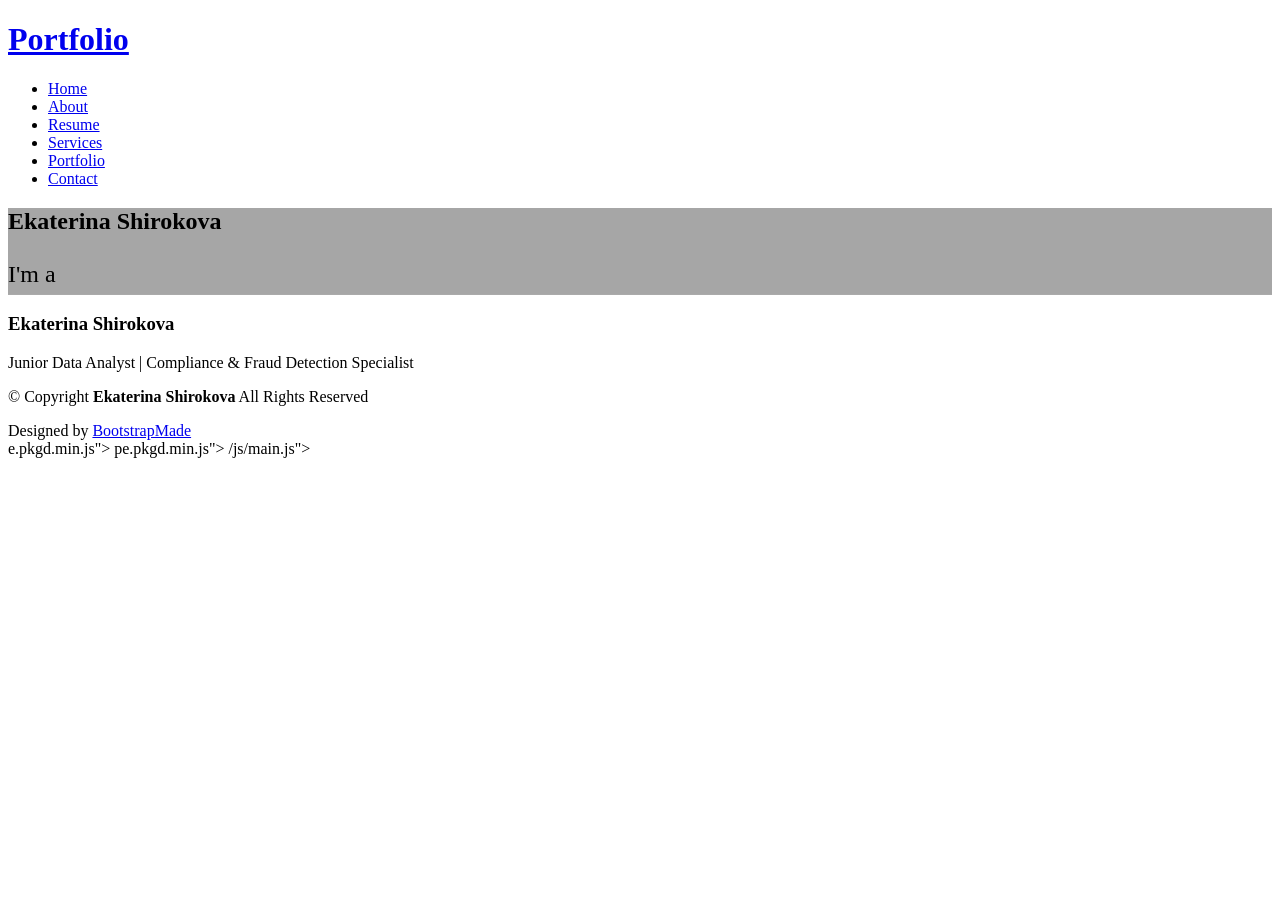
==== index.html @ bcb0d914 "Add files via upload" ====
<!DOCTYPE html>
<html lang="en">

<head>
  <meta charset="utf-8">
  <meta content="width=device-width, initial-scale=1.0" name="viewport">
  <title>Personal - Ekaterina Shirokova</title>
  <meta name="description" content="">
  <meta name="keywords" content="">

  <!-- Favicons -->
  <link href="assets/img/favicon.png" rel="icon">
  <link href="assets/img/apple-touch-icon.png" rel="apple-touch-icon">

  <!-- Fonts -->
  <link href="https://fonts.googleapis.com" rel="preconnect">
  <link href="https://fonts.gstatic.com" rel="preconnect" crossorigin>
  <link href="https://fonts.googleapis.com/css2?family=Roboto:ital,wght@0,100;0,300;0,400;0,500;0,700;0,900;1,100;1,300;1,400;1,500;1,700;1,900&family=Poppins:ital,wght@0,100;0,200;0,300;0,400;0,500;0,600;0,700;0,800;0,900;1,100;1,200;1,300;1,400;1,500;1,600;1,700;1,800;1,900&family=Raleway:ital,wght@0,100;0,200;0,300;0,400;0,500;0,600;0,700;0,800;0,900;1,100;1,200;1,300;1,400;1,500;1,600;1,700;1,800;1,900&display=swap" rel="stylesheet">

  <!-- Vendor CSS Files -->
  <link href="assets/vendor/bootstrap/css/bootstrap.min.css" rel="stylesheet">
  <link href="assets/vendor/bootstrap-icons/bootstrap-icons.css" rel="stylesheet">
  <link href="assets/vendor/aos/aos.css" rel="stylesheet">
  <link href="assets/vendor/swiper/swiper-bundle.min.css" rel="stylesheet">
  <link href="assets/vendor/glightbox/css/glightbox.min.css" rel="stylesheet">

  <!-- Main CSS File -->
  <link href="assets/css/main.css" rel="stylesheet">
</head>

<body class="index-page">

  <header id="header" class="header d-flex align-items-center fixed-top">
    <div class="container-fluid container-xl position-relative d-flex align-items-center justify-content-between">

      <a href="index.html" class="logo d-flex align-items-center">
        <h1 class="sitename">Portfolio</h1>
      </a>

      <nav id="navmenu" class="navmenu">
        <ul>
          <li><a href="index.html" class="active">Home</a></li>
          <li><a href="about.html">About</a></li>
          <li><a href="resume.html">Resume</a></li>
          <li><a href="services.html">Services</a></li>
          <li><a href="portfolio.html">Portfolio</a></li>
          <li><a href="contact.html">Contact</a></li>
        </ul>
        <i class="mobile-nav-toggle d-xl-none bi bi-list"></i>
      </nav>

    </div>
  </header>

  <main class="main">

    <!-- Hero Section -->
    <section id="hero" class="hero section dark-background" style="background: linear-gradient(rgba(0, 0, 0, 0.35), rgba(0, 0, 0, 0.35)), url('assets/img/hero-bg.jpg') no-repeat; background-size: cover; background-position: center left;">

      <div class="container" data-aos="fade-up" data-aos-delay="100">
        <div class="row">
          <div class="offset-lg-7 col-lg-5 text-start" style="position: relative; z-index: 2;">
            <h2>Ekaterina Shirokova</h2>

            <div style="font-size: 1.5rem; margin-bottom: 15px; height: 2.5rem; display: flex; align-items: center; overflow: hidden;">
              <span style="margin-right: 8px; white-space: nowrap;">I'm a</span>
              <span class="typed" data-typed-items="Data Analyst, Compliance Analyst, Operations Analyst" style="color: var(--accent-color); font-weight: 600; display: inline-block;"></span>
            </div>

            <div class="social-links mt-3">
              <a href="https://github.com/EkaterinaS11/bellabeat-fitness-analysis/tree/main" target="_blank"><i class="bi bi-github"></i></a>
              <a href="https://www.linkedin.com/in/ekaterina-shirokova-11591b411/" target="_blank"><i class="bi bi-linkedin"></i></a>
            </div>
          </div>
        </div>
      </div>

    </section><!-- /Hero Section -->

  </main>

  <footer id="footer" class="footer dark-background">
    <div class="container">
      <h3>Ekaterina Shirokova</h3>
      <p>Junior Data Analyst | Compliance & Fraud Detection Specialist</p>
      <div class="social-links d-flex justify-content-center">
        <a href="https://www.linkedin.com/in/ekaterina-shirokova-11591b411/" target="_blank"><i class="bi bi-linkedin"></i></a>
        <a href="https://github.com/EkaterinaS11/bellabeat-fitness-analysis/tree/main" target="_blank"><i class="bi bi-github"></i></a>
      </div>
      <div class="container copyright text-center mt-4">
        <p>&copy; <span>Copyright</span> <strong class="px-1 sitename">Ekaterina Shirokova</strong> <span>All Rights Reserved</span></p>
        <div class="credits">
          Designed by <a href="https://bootstrapmade.com/">BootstrapMade</a>
        </div>
      </div>
    </div>
  </footer>

  <!-- Scroll Top -->
  <a href="#" id="scroll-top" class="scroll-top d-flex align-items-center justify-content-center"><i class="bi bi-arrow-up-short"></i></a>

  <!-- Preloader -->
  <div id="preloader"></div>

  <!-- Vendor JS Files -->
  <script src="assets/vendor/bootstrap/js/bootstrap.bundle.min.js"></script>
  <script src="assets/vendor/php-email-form/validate.js"></script>
  <script src="assets/vendor/aos/aos.js"></script>
  <script src="assets/vendor/typed.js/typed.umd.js"></script>
  <script src="assets/vendor/purecounter/purecounter_vanilla.js"></script>
  <script src="assets/vendor/waypoints/noframework.waypoints.js"></script>
  <script src="assets/vendor/swiper/swiper-bundle.min.js"></script>
  <script src="assets/vendor/glightbox/js/glightbox.min.js"></script>
  <script src="assets/vendor/imagesloaded/imagesloaded.pkgd.min.js"></script>
  <script src="assets/vendor/isotope-layout/isotope.pkgd.min.js"></script>

  <!-- Main JS File -->
  <script src="assets/js/main.js"></script>

</body>
</html>  <div class="offset-lg-7 col-lg-5 text-start" style="positioipt>

</body>

</html>p>ope.pkgd.min.js"></script>

  <!-- Main JS File -->
  <script src="assets/js/main.js"></script>

</body>

</html>e.pkgd.min.js"></script>

  <!-- Main JS File -->
  <script src="assets/js/main.js"></script>

</body>

</html>pe.pkgd.min.js"></script>

  <!-- Main JS File -->
  <script src="assets/js/main.js"></script>

</body>

</html>/js/main.js"></script>

</body>

</html>
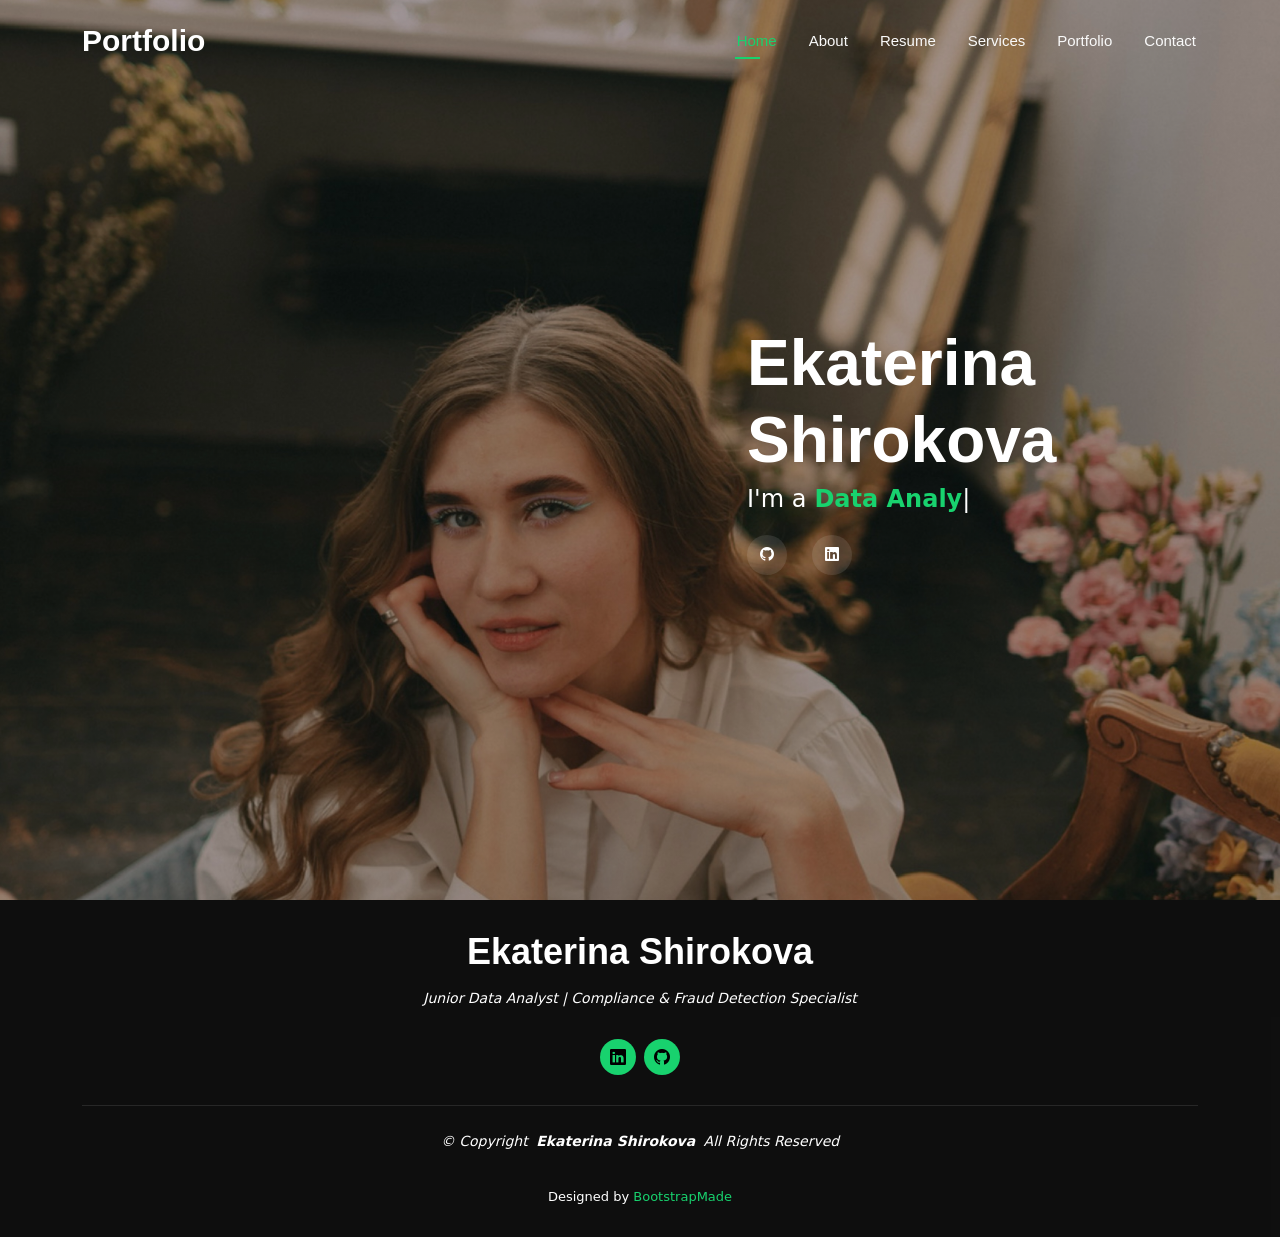
==== commit a8c2d573: "Update index.html" ====
--- a/index.html
+++ b/index.html
@@ -1,150 +1,121 @@
-<!DOCTYPE html>
-<html lang="en">
-
-<head>
-  <meta charset="utf-8">
-  <meta content="width=device-width, initial-scale=1.0" name="viewport">
-  <title>Personal - Ekaterina Shirokova</title>
-  <meta name="description" content="">
-  <meta name="keywords" content="">
-
-  <!-- Favicons -->
-  <link href="assets/img/favicon.png" rel="icon">
-  <link href="assets/img/apple-touch-icon.png" rel="apple-touch-icon">
-
-  <!-- Fonts -->
-  <link href="https://fonts.googleapis.com" rel="preconnect">
-  <link href="https://fonts.gstatic.com" rel="preconnect" crossorigin>
-  <link href="https://fonts.googleapis.com/css2?family=Roboto:ital,wght@0,100;0,300;0,400;0,500;0,700;0,900;1,100;1,300;1,400;1,500;1,700;1,900&family=Poppins:ital,wght@0,100;0,200;0,300;0,400;0,500;0,600;0,700;0,800;0,900;1,100;1,200;1,300;1,400;1,500;1,600;1,700;1,800;1,900&family=Raleway:ital,wght@0,100;0,200;0,300;0,400;0,500;0,600;0,700;0,800;0,900;1,100;1,200;1,300;1,400;1,500;1,600;1,700;1,800;1,900&display=swap" rel="stylesheet">
-
-  <!-- Vendor CSS Files -->
-  <link href="assets/vendor/bootstrap/css/bootstrap.min.css" rel="stylesheet">
-  <link href="assets/vendor/bootstrap-icons/bootstrap-icons.css" rel="stylesheet">
-  <link href="assets/vendor/aos/aos.css" rel="stylesheet">
-  <link href="assets/vendor/swiper/swiper-bundle.min.css" rel="stylesheet">
-  <link href="assets/vendor/glightbox/css/glightbox.min.css" rel="stylesheet">
-
-  <!-- Main CSS File -->
-  <link href="assets/css/main.css" rel="stylesheet">
-</head>
-
-<body class="index-page">
-
-  <header id="header" class="header d-flex align-items-center fixed-top">
-    <div class="container-fluid container-xl position-relative d-flex align-items-center justify-content-between">
-
-      <a href="index.html" class="logo d-flex align-items-center">
-        <h1 class="sitename">Portfolio</h1>
-      </a>
-
-      <nav id="navmenu" class="navmenu">
-        <ul>
-          <li><a href="index.html" class="active">Home</a></li>
-          <li><a href="about.html">About</a></li>
-          <li><a href="resume.html">Resume</a></li>
-          <li><a href="services.html">Services</a></li>
-          <li><a href="portfolio.html">Portfolio</a></li>
-          <li><a href="contact.html">Contact</a></li>
-        </ul>
-        <i class="mobile-nav-toggle d-xl-none bi bi-list"></i>
-      </nav>
-
-    </div>
-  </header>
-
-  <main class="main">
-
-    <!-- Hero Section -->
-    <section id="hero" class="hero section dark-background" style="background: linear-gradient(rgba(0, 0, 0, 0.35), rgba(0, 0, 0, 0.35)), url('assets/img/hero-bg.jpg') no-repeat; background-size: cover; background-position: center left;">
-
-      <div class="container" data-aos="fade-up" data-aos-delay="100">
-        <div class="row">
-          <div class="offset-lg-7 col-lg-5 text-start" style="position: relative; z-index: 2;">
-            <h2>Ekaterina Shirokova</h2>
-
-            <div style="font-size: 1.5rem; margin-bottom: 15px; height: 2.5rem; display: flex; align-items: center; overflow: hidden;">
-              <span style="margin-right: 8px; white-space: nowrap;">I'm a</span>
-              <span class="typed" data-typed-items="Data Analyst, Compliance Analyst, Operations Analyst" style="color: var(--accent-color); font-weight: 600; display: inline-block;"></span>
-            </div>
-
-            <div class="social-links mt-3">
-              <a href="https://github.com/EkaterinaS11/bellabeat-fitness-analysis/tree/main" target="_blank"><i class="bi bi-github"></i></a>
-              <a href="https://www.linkedin.com/in/ekaterina-shirokova-11591b411/" target="_blank"><i class="bi bi-linkedin"></i></a>
-            </div>
-          </div>
-        </div>
-      </div>
-
-    </section><!-- /Hero Section -->
-
-  </main>
-
-  <footer id="footer" class="footer dark-background">
-    <div class="container">
-      <h3>Ekaterina Shirokova</h3>
-      <p>Junior Data Analyst | Compliance & Fraud Detection Specialist</p>
-      <div class="social-links d-flex justify-content-center">
-        <a href="https://www.linkedin.com/in/ekaterina-shirokova-11591b411/" target="_blank"><i class="bi bi-linkedin"></i></a>
-        <a href="https://github.com/EkaterinaS11/bellabeat-fitness-analysis/tree/main" target="_blank"><i class="bi bi-github"></i></a>
-      </div>
-      <div class="container copyright text-center mt-4">
-        <p>&copy; <span>Copyright</span> <strong class="px-1 sitename">Ekaterina Shirokova</strong> <span>All Rights Reserved</span></p>
-        <div class="credits">
-          Designed by <a href="https://bootstrapmade.com/">BootstrapMade</a>
-        </div>
-      </div>
-    </div>
-  </footer>
-
-  <!-- Scroll Top -->
-  <a href="#" id="scroll-top" class="scroll-top d-flex align-items-center justify-content-center"><i class="bi bi-arrow-up-short"></i></a>
-
-  <!-- Preloader -->
-  <div id="preloader"></div>
-
-  <!-- Vendor JS Files -->
-  <script src="assets/vendor/bootstrap/js/bootstrap.bundle.min.js"></script>
-  <script src="assets/vendor/php-email-form/validate.js"></script>
-  <script src="assets/vendor/aos/aos.js"></script>
-  <script src="assets/vendor/typed.js/typed.umd.js"></script>
-  <script src="assets/vendor/purecounter/purecounter_vanilla.js"></script>
-  <script src="assets/vendor/waypoints/noframework.waypoints.js"></script>
-  <script src="assets/vendor/swiper/swiper-bundle.min.js"></script>
-  <script src="assets/vendor/glightbox/js/glightbox.min.js"></script>
-  <script src="assets/vendor/imagesloaded/imagesloaded.pkgd.min.js"></script>
-  <script src="assets/vendor/isotope-layout/isotope.pkgd.min.js"></script>
-
-  <!-- Main JS File -->
-  <script src="assets/js/main.js"></script>
-
-</body>
-</html>  <div class="offset-lg-7 col-lg-5 text-start" style="positioipt>
-
-</body>
-
-</html>p>ope.pkgd.min.js"></script>
+<!DOCTYPE html>
+<html lang="en">
+
+<head>
+  <meta charset="utf-8">
+  <meta content="width=device-width, initial-scale=1.0" name="viewport">
+  <title>Personal - Ekaterina Shirokova</title>
+  <meta name="description" content="">
+  <meta name="keywords" content="">
+
+  <!-- Favicons -->
+  <link href="assets/img/favicon.png" rel="icon">
+  <link href="assets/img/apple-touch-icon.png" rel="apple-touch-icon">
+
+  <!-- Fonts -->
+  <link href="https://fonts.googleapis.com" rel="preconnect">
+  <link href="https://fonts.gstatic.com" rel="preconnect" crossorigin>
+  <link href="https://fonts.googleapis.com/css2?family=Roboto:ital,wght@0,100;0,300;0,400;0,500;0,700;0,900;1,100;1,300;1,400;1,500;1,700;1,900&family=Poppins:ital,wght@0,100;0,200;0,300;0,400;0,500;0,600;0,700;0,800;0,900;1,100;1,200;1,300;1,400;1,500;1,600;1,700;1,800;1,900&family=Raleway:ital,wght@0,100;0,200;0,300;0,400;0,500;0,600;0,700;0,800;0,900;1,100;1,200;1,300;1,400;1,500;1,600;1,700;1,800;1,900&display=swap" rel="stylesheet">
+
+  <!-- Vendor CSS Files -->
+  <link href="assets/vendor/bootstrap/css/bootstrap.min.css" rel="stylesheet">
+  <link href="assets/vendor/bootstrap-icons/bootstrap-icons.css" rel="stylesheet">
+  <link href="assets/vendor/aos/aos.css" rel="stylesheet">
+  <link href="assets/vendor/swiper/swiper-bundle.min.css" rel="stylesheet">
+  <link href="assets/vendor/glightbox/css/glightbox.min.css" rel="stylesheet">
+
+  <!-- Main CSS File -->
+  <link href="assets/css/main.css" rel="stylesheet">
+</head>
+
+<body class="index-page">
+
+  <header id="header" class="header d-flex align-items-center fixed-top">
+    <div class="container-fluid container-xl position-relative d-flex align-items-center justify-content-between">
+
+      <a href="index.html" class="logo d-flex align-items-center">
+        <h1 class="sitename">Portfolio</h1>
+      </a>
+
+      <nav id="navmenu" class="navmenu">
+        <ul>
+          <li><a href="index.html" class="active">Home</a></li>
+          <li><a href="about.html">About</a></li>
+          <li><a href="resume.html">Resume</a></li>
+          <li><a href="services.html">Services</a></li>
+          <li><a href="portfolio.html">Portfolio</a></li>
+          <li><a href="contact.html">Contact</a></li>
+        </ul>
+        <i class="mobile-nav-toggle d-xl-none bi bi-list"></i>
+      </nav>
+
+    </div>
+  </header>
+
+  <main class="main">
+
+    <!-- Hero Section -->
+    <section id="hero" class="hero section dark-background" style="background: linear-gradient(rgba(0, 0, 0, 0.35), rgba(0, 0, 0, 0.35)), url('assets/img/hero-bg.jpg') no-repeat; background-size: cover; background-position: center left;">
+
+      <div class="container" data-aos="fade-up" data-aos-delay="100">
+        <div class="row">
+          <div class="offset-lg-7 col-lg-5 text-start" style="position: relative; z-index: 2;">
+            <h2>Ekaterina Shirokova</h2>
+
+            <div style="font-size: 1.5rem; margin-bottom: 15px; height: 2.5rem; display: flex; align-items: center; overflow: hidden;">
+              <span style="margin-right: 8px; white-space: nowrap;">I'm a</span>
+              <span class="typed" data-typed-items="Data Analyst, Compliance Analyst, Operations Analyst" style="color: var(--accent-color); font-weight: 600; display: inline-block;"></span>
+            </div>
+
+            <div class="social-links mt-3">
+              <a href="https://github.com/EkaterinaS11/bellabeat-fitness-analysis/tree/main" target="_blank"><i class="bi bi-github"></i></a>
+              <a href="https://www.linkedin.com/in/ekaterina-shirokova-11591b411/" target="_blank"><i class="bi bi-linkedin"></i></a>
+            </div>
+          </div>
+        </div>
+      </div>
+
+    </section><!-- /Hero Section -->
+
+  </main>
+
+  <footer id="footer" class="footer dark-background">
+    <div class="container">
+      <h3>Ekaterina Shirokova</h3>
+      <p>Junior Data Analyst | Compliance & Fraud Detection Specialist</p>
+      <div class="social-links d-flex justify-content-center">
+        <a href="https://www.linkedin.com/in/ekaterina-shirokova-11591b411/" target="_blank"><i class="bi bi-linkedin"></i></a>
+        <a href="https://github.com/EkaterinaS11/bellabeat-fitness-analysis/tree/main" target="_blank"><i class="bi bi-github"></i></a>
+      </div>
+      <div class="container copyright text-center mt-4">
+        <p>&copy; <span>Copyright</span> <strong class="px-1 sitename">Ekaterina Shirokova</strong> <span>All Rights Reserved</span></p>
+        <div class="credits">
+          Designed by <a href="https://bootstrapmade.com/">BootstrapMade</a>
+        </div>
+      </div>
+    </div>
+  </footer>
+
+  <!-- Scroll Top -->
+  <a href="#" id="scroll-top" class="scroll-top d-flex align-items-center justify-content-center"><i class="bi bi-arrow-up-short"></i></a>
+
+  <!-- Preloader -->
+  <div id="preloader"></div>
+
+  <!-- Vendor JS Files -->
+  <script src="assets/vendor/bootstrap/js/bootstrap.bundle.min.js"></script>
+  <script src="assets/vendor/php-email-form/validate.js"></script>
+  <script src="assets/vendor/aos/aos.js"></script>
+  <script src="assets/vendor/typed.js/typed.umd.js"></script>
+  <script src="assets/vendor/purecounter/purecounter_vanilla.js"></script>
+  <script src="assets/vendor/waypoints/noframework.waypoints.js"></script>
+  <script src="assets/vendor/swiper/swiper-bundle.min.js"></script>
+  <script src="assets/vendor/glightbox/js/glightbox.min.js"></script>
+  <script src="assets/vendor/imagesloaded/imagesloaded.pkgd.min.js"></script>
+  <script src="assets/vendor/isotope-layout/isotope.pkgd.min.js"></script>
 
   <!-- Main JS File -->
   <script src="assets/js/main.js"></script>
 
 </body>
-
-</html>e.pkgd.min.js"></script>
-
-  <!-- Main JS File -->
-  <script src="assets/js/main.js"></script>
-
-</body>
-
-</html>pe.pkgd.min.js"></script>
-
-  <!-- Main JS File -->
-  <script src="assets/js/main.js"></script>
-
-</body>
-
-</html>/js/main.js"></script>
-
-</body>
-
 </html>
--- a/assets/css/main.css
+++ b/assets/css/main.css
@@ -0,0 +1,1477 @@
+/**
+* Template Name: Personal
+* Template URL: https://bootstrapmade.com/personal-free-resume-bootstrap-template/
+* Updated: Mar 05 2025 with Bootstrap v5.3.3
+* Author: BootstrapMade.com
+* License: https://bootstrapmade.com/license/
+*/
+
+/*--------------------------------------------------------------
+# Font & Color Variables
+# Help: https://bootstrapmade.com/color-system/
+--------------------------------------------------------------*/
+/* Fonts */
+:root {
+  --default-font: "Roboto",  system-ui, -apple-system, "Segoe UI", Roboto, "Helvetica Neue", Arial, "Noto Sans", "Liberation Sans", sans-serif, "Apple Color Emoji", "Segoe UI Emoji", "Segoe UI Symbol", "Noto Color Emoji";
+  --heading-font: "Raleway",  sans-serif;
+  --nav-font: "Poppins",  sans-serif;
+}
+
+/* Global Colors - The following color variables are used throughout the website. Updating them here will change the color scheme of the entire website */
+:root { 
+  --background-color: #000000; /* Background color for the entire website, including individual sections */
+  --default-color: #fafafa; /* Default color used for the majority of the text content across the entire website */
+  --heading-color: #ffffff; /* Color for headings, subheadings and title throughout the website */
+  --accent-color: #18d26e; /* Accent color that represents your brand on the website. It's used for buttons, links, and other elements that need to stand out */
+  --surface-color: #1a1a1a; /* The surface color is used as a background of boxed elements within sections, such as cards, icon boxes, or other elements that require a visual separation from the global background. */
+  --contrast-color: #000000; /* Contrast color for text, ensuring readability against backgrounds of accent, heading, or default colors. */
+}
+
+/* Nav Menu Colors - The following color variables are used specifically for the navigation menu. They are separate from the global colors to allow for more customization options */
+:root {
+  --nav-color: #fafafa;  /* The default color of the main navmenu links */
+  --nav-hover-color: #18d26e; /* Applied to main navmenu links when they are hovered over or active */
+  --nav-mobile-background-color: #1a1a1a; /* Used as the background color for mobile navigation menu */
+  --nav-dropdown-background-color: #1a1a1a; /* Used as the background color for dropdown items that appear when hovering over primary navigation items */
+  --nav-dropdown-color: #fafafa; /* Used for navigation links of the dropdown items in the navigation menu. */
+  --nav-dropdown-hover-color: #18d26e; /* Similar to --nav-hover-color, this color is applied to dropdown navigation links when they are hovered over. */
+}
+
+/* Color Presets - These classes override global colors when applied to any section or element, providing reuse of the sam color scheme. */
+
+.light-background {
+  --background-color: #1a1a1a;
+  --surface-color: #343434;
+}
+
+.dark-background {
+  --background-color: rgba(15, 15, 15, 0.975);
+  --default-color: #ffffff;
+  --heading-color: #ffffff;
+  --surface-color: #292929f9;
+  --contrast-color: #000000;
+}
+
+/* Smooth scroll */
+:root {
+  scroll-behavior: smooth;
+}
+
+/*--------------------------------------------------------------
+# General Styling & Shared Classes
+--------------------------------------------------------------*/
+body {
+  color: var(--default-color);
+  background-color: var(--background-color);
+  font-family: var(--default-font);
+}
+
+a {
+  color: var(--accent-color);
+  text-decoration: none;
+  transition: 0.3s;
+}
+
+a:hover {
+  color: color-mix(in srgb, var(--accent-color), transparent 25%);
+  text-decoration: none;
+}
+
+h1,
+h2,
+h3,
+h4,
+h5,
+h6 {
+  color: var(--heading-color);
+  font-family: var(--heading-font);
+}
+
+/* PHP Email Form Messages
+------------------------------*/
+.php-email-form .error-message {
+  display: none;
+  background: #df1529;
+  color: #ffffff;
+  text-align: left;
+  padding: 15px;
+  margin-bottom: 24px;
+  font-weight: 600;
+}
+
+.php-email-form .sent-message {
+  display: none;
+  color: #ffffff;
+  background: #059652;
+  text-align: center;
+  padding: 15px;
+  margin-bottom: 24px;
+  font-weight: 600;
+}
+
+.php-email-form .loading {
+  display: none;
+  background: var(--surface-color);
+  text-align: center;
+  padding: 15px;
+  margin-bottom: 24px;
+}
+
+.php-email-form .loading:before {
+  content: "";
+  display: inline-block;
+  border-radius: 50%;
+  width: 24px;
+  height: 24px;
+  margin: 0 10px -6px 0;
+  border: 3px solid var(--accent-color);
+  border-top-color: var(--surface-color);
+  animation: php-email-form-loading 1s linear infinite;
+}
+
+@keyframes php-email-form-loading {
+  0% {
+    transform: rotate(0deg);
+  }
+
+  100% {
+    transform: rotate(360deg);
+  }
+}
+
+/*--------------------------------------------------------------
+# Global Header
+--------------------------------------------------------------*/
+.header {
+  --background-color: rgba(0, 0, 0, 0);
+  color: var(--default-color);
+  background-color: var(--background-color);
+  padding: 15px 0;
+  transition: all 0.5s;
+  z-index: 997;
+}
+
+.header .logo {
+  line-height: 1;
+}
+
+.header .logo img {
+  max-height: 32px;
+  margin-right: 8px;
+}
+
+.header .logo h1 {
+  font-size: 30px;
+  margin: 0;
+  font-weight: 700;
+  color: var(--heading-color);
+}
+
+.scrolled .header {
+  box-shadow: 0px 0 18px rgba(0, 0, 0, 0.1);
+}
+
+/* Global Header on Scroll
+------------------------------*/
+.scrolled .header {
+  --background-color: rgba(0, 0, 0, 0.8);
+}
+
+/*--------------------------------------------------------------
+# Navigation Menu
+--------------------------------------------------------------*/
+/* Desktop Navigation */
+@media (min-width: 1200px) {
+  .navmenu {
+    padding: 0;
+  }
+
+  .navmenu ul {
+    margin: 0;
+    padding: 0;
+    display: flex;
+    list-style: none;
+    align-items: center;
+  }
+
+  .navmenu li {
+    position: relative;
+  }
+
+  .navmenu>ul>li {
+    white-space: nowrap;
+    padding: 15px 14px;
+  }
+
+  .navmenu>ul>li:last-child {
+    padding-right: 0;
+  }
+
+  .navmenu a,
+  .navmenu a:focus {
+    color: var(--nav-color);
+    font-size: 15px;
+    padding: 0 2px;
+    font-family: var(--nav-font);
+    font-weight: 400;
+    display: flex;
+    align-items: center;
+    justify-content: space-between;
+    white-space: nowrap;
+    transition: 0.3s;
+    position: relative;
+  }
+
+  .navmenu a i,
+  .navmenu a:focus i {
+    font-size: 12px;
+    line-height: 0;
+    margin-left: 5px;
+    transition: 0.3s;
+  }
+
+  .navmenu>ul>li>a:before {
+    content: "";
+    position: absolute;
+    height: 2px;
+    bottom: -6px;
+    left: 0;
+    background-color: var(--nav-hover-color);
+    visibility: hidden;
+    width: 0px;
+    transition: all 0.3s ease-in-out 0s;
+  }
+
+  .navmenu a:hover:before,
+  .navmenu li:hover>a:before,
+  .navmenu .active:before {
+    visibility: visible;
+    width: 25px;
+  }
+
+  .navmenu li:hover>a,
+  .navmenu .active,
+  .navmenu .active:focus {
+    color: var(--nav-hover-color);
+  }
+
+  .navmenu .dropdown ul {
+    margin: 0;
+    padding: 10px 0;
+    background: var(--nav-dropdown-background-color);
+    display: block;
+    position: absolute;
+    visibility: hidden;
+    left: 14px;
+    top: 130%;
+    opacity: 0;
+    transition: 0.3s;
+    border-radius: 4px;
+    z-index: 99;
+    box-shadow: 0px 0px 30px rgba(0, 0, 0, 0.1);
+  }
+
+  .navmenu .dropdown ul li {
+    min-width: 200px;
+  }
+
+  .navmenu .dropdown ul a {
+    padding: 10px 20px;
+    font-size: 15px;
+    text-transform: none;
+    color: var(--nav-dropdown-color);
+  }
+
+  .navmenu .dropdown ul a i {
+    font-size: 12px;
+  }
+
+  .navmenu .dropdown ul a:hover,
+  .navmenu .dropdown ul .active:hover,
+  .navmenu .dropdown ul li:hover>a {
+    color: var(--nav-dropdown-hover-color);
+  }
+
+  .navmenu .dropdown:hover>ul {
+    opacity: 1;
+    top: 100%;
+    visibility: visible;
+  }
+
+  .navmenu .dropdown .dropdown ul {
+    top: 0;
+    left: -90%;
+    visibility: hidden;
+  }
+
+  .navmenu .dropdown .dropdown:hover>ul {
+    opacity: 1;
+    top: 0;
+    left: -100%;
+    visibility: visible;
+  }
+}
+
+/* Mobile Navigation */
+@media (max-width: 1199px) {
+  .mobile-nav-toggle {
+    color: var(--nav-color);
+    font-size: 28px;
+    line-height: 0;
+    margin-right: 10px;
+    cursor: pointer;
+    transition: color 0.3s;
+  }
+
+  .navmenu {
+    padding: 0;
+    z-index: 9997;
+  }
+
+  .navmenu ul {
+    display: none;
+    list-style: none;
+    position: absolute;
+    inset: 60px 20px 20px 20px;
+    padding: 10px 0;
+    margin: 0;
+    border-radius: 6px;
+    background-color: var(--nav-mobile-background-color);
+    border: 1px solid color-mix(in srgb, var(--default-color), transparent 90%);
+    box-shadow: none;
+    overflow-y: auto;
+    transition: 0.3s;
+    z-index: 9998;
+  }
+
+  .navmenu a,
+  .navmenu a:focus {
+    color: var(--nav-dropdown-color);
+    padding: 10px 20px;
+    font-family: var(--nav-font);
+    font-size: 17px;
+    font-weight: 500;
+    display: flex;
+    align-items: center;
+    justify-content: space-between;
+    white-space: nowrap;
+    transition: 0.3s;
+  }
+
+  .navmenu a i,
+  .navmenu a:focus i {
+    font-size: 12px;
+    line-height: 0;
+    margin-left: 5px;
+    width: 30px;
+    height: 30px;
+    display: flex;
+    align-items: center;
+    justify-content: center;
+    border-radius: 50%;
+    transition: 0.3s;
+    background-color: color-mix(in srgb, var(--accent-color), transparent 90%);
+  }
+
+  .navmenu a i:hover,
+  .navmenu a:focus i:hover {
+    background-color: var(--accent-color);
+    color: var(--contrast-color);
+  }
+
+  .navmenu a:hover,
+  .navmenu .active,
+  .navmenu .active:focus {
+    color: var(--nav-dropdown-hover-color);
+  }
+
+  .navmenu .active i,
+  .navmenu .active:focus i {
+    background-color: var(--accent-color);
+    color: var(--contrast-color);
+    transform: rotate(180deg);
+  }
+
+  .navmenu .dropdown ul {
+    position: static;
+    display: none;
+    z-index: 99;
+    padding: 10px 0;
+    margin: 10px 20px;
+    background-color: var(--nav-dropdown-background-color);
+    transition: all 0.5s ease-in-out;
+  }
+
+  .navmenu .dropdown ul ul {
+    background-color: rgba(33, 37, 41, 0.1);
+  }
+
+  .navmenu .dropdown>.dropdown-active {
+    display: block;
+    background-color: rgba(33, 37, 41, 0.03);
+  }
+
+  .mobile-nav-active {
+    overflow: hidden;
+  }
+
+  .mobile-nav-active .mobile-nav-toggle {
+    color: #fff;
+    position: absolute;
+    font-size: 32px;
+    top: 15px;
+    right: 15px;
+    margin-right: 0;
+    z-index: 9999;
+  }
+
+  .mobile-nav-active .navmenu {
+    position: fixed;
+    overflow: hidden;
+    inset: 0;
+    background: rgba(33, 37, 41, 0.8);
+    transition: 0.3s;
+  }
+
+  .mobile-nav-active .navmenu>ul {
+    display: block;
+  }
+}
+
+/*--------------------------------------------------------------
+# Global Footer
+--------------------------------------------------------------*/
+.footer {
+  color: var(--default-color);
+  background-color: var(--background-color);
+  font-size: 14px;
+  text-align: center;
+  padding: 30px 0;
+  position: relative;
+}
+
+.footer h3 {
+  font-size: 36px;
+  font-weight: 700;
+  position: relative;
+  padding: 0;
+  margin: 0 0 15px 0;
+}
+
+.footer p {
+  font-size: 15;
+  font-style: italic;
+  padding: 0;
+  margin: 0 0 30px 0;
+}
+
+.footer .social-links {
+  margin: 0 0 30px 0;
+}
+
+.footer .social-links a {
+  font-size: 16px;
+  display: flex;
+  align-items: center;
+  justify-content: center;
+  background: var(--accent-color);
+  color: var(--contrast-color);
+  line-height: 1;
+  margin: 0 4px;
+  border-radius: 50%;
+  text-align: center;
+  width: 36px;
+  height: 36px;
+  transition: 0.3s;
+}
+
+.footer .social-links a:hover {
+  background: color-mix(in srgb, var(--accent-color), transparent 20%);
+  text-decoration: none;
+}
+
+.footer .copyright {
+  padding-top: 25px;
+  border-top: 1px solid color-mix(in srgb, var(--default-color), transparent 90%);
+}
+
+.footer .credits {
+  font-size: 13px;
+  padding-top: 5px;
+}
+
+/*--------------------------------------------------------------
+# Preloader
+--------------------------------------------------------------*/
+#preloader {
+  position: fixed;
+  inset: 0;
+  z-index: 999999;
+  overflow: hidden;
+  background: var(--background-color);
+  transition: all 0.6s ease-out;
+}
+
+#preloader:before {
+  content: "";
+  position: fixed;
+  top: calc(50% - 30px);
+  left: calc(50% - 30px);
+  border: 6px solid #ffffff;
+  border-color: var(--accent-color) transparent var(--accent-color) transparent;
+  border-radius: 50%;
+  width: 60px;
+  height: 60px;
+  animation: animate-preloader 1.5s linear infinite;
+}
+
+@keyframes animate-preloader {
+  0% {
+    transform: rotate(0deg);
+  }
+
+  100% {
+    transform: rotate(360deg);
+  }
+}
+
+/*--------------------------------------------------------------
+# Scroll Top Button
+--------------------------------------------------------------*/
+.scroll-top {
+  position: fixed;
+  visibility: hidden;
+  opacity: 0;
+  right: 15px;
+  bottom: -15px;
+  z-index: 99999;
+  background-color: var(--accent-color);
+  width: 44px;
+  height: 44px;
+  border-radius: 50px;
+  transition: all 0.4s;
+}
+
+.scroll-top i {
+  font-size: 24px;
+  color: var(--contrast-color);
+  line-height: 0;
+}
+
+.scroll-top:hover {
+  background-color: color-mix(in srgb, var(--accent-color), transparent 20%);
+  color: var(--contrast-color);
+}
+
+.scroll-top.active {
+  visibility: visible;
+  opacity: 1;
+  bottom: 15px;
+}
+
+/*--------------------------------------------------------------
+# Disable aos animation delay on mobile devices
+--------------------------------------------------------------*/
+@media screen and (max-width: 768px) {
+  [data-aos-delay] {
+    transition-delay: 0 !important;
+  }
+}
+
+/*--------------------------------------------------------------
+# Global Page Titles & Breadcrumbs
+--------------------------------------------------------------*/
+.page-title {
+  color: var(--default-color);
+  background-color: var(--background-color);
+  position: relative;
+}
+
+.page-title .heading {
+  padding: 160px 0 80px 0;
+  border-top: 1px solid color-mix(in srgb, var(--default-color), transparent 90%);
+}
+
+.page-title .heading h1 {
+  font-size: 38px;
+  font-weight: 700;
+}
+
+.page-title nav {
+  background-color: color-mix(in srgb, var(--default-color), transparent 90%);
+  padding: 20px 0;
+}
+
+.page-title nav ol {
+  display: flex;
+  flex-wrap: wrap;
+  list-style: none;
+  margin: 0;
+  font-size: 16px;
+  font-weight: 600;
+}
+
+.page-title nav ol li+li {
+  padding-left: 10px;
+}
+
+.page-title nav ol li+li::before {
+  content: "/";
+  display: inline-block;
+  padding-right: 10px;
+  color: color-mix(in srgb, var(--default-color), transparent 70%);
+}
+
+/*--------------------------------------------------------------
+# Global Sections
+--------------------------------------------------------------*/
+section,
+.section {
+  color: var(--default-color);
+  background-color: var(--background-color);
+  padding: 60px 0;
+  scroll-margin-top: 100px;
+  overflow: clip;
+}
+
+@media (max-width: 1199px) {
+
+  section,
+  .section {
+    scroll-margin-top: 66px;
+  }
+}
+
+/*--------------------------------------------------------------
+# Global Section Titles
+--------------------------------------------------------------*/
+.section-title {
+  padding-bottom: 60px;
+  position: relative;
+}
+
+.section-title h2 {
+  font-size: 14px;
+  font-weight: 500;
+  padding: 0;
+  line-height: 1px;
+  margin: 0;
+  letter-spacing: 1.5px;
+  text-transform: uppercase;
+  color: color-mix(in srgb, var(--default-color), transparent 50%);
+  position: relative;
+}
+
+.section-title h2::after {
+  content: "";
+  width: 120px;
+  height: 1px;
+  display: inline-block;
+  background: var(--accent-color);
+  margin: 4px 10px;
+}
+
+.section-title div {
+  color: var(--heading-color);
+  margin: 0;
+  margin: 0;
+  font-size: 28px;
+  font-weight: 700;
+  text-transform: uppercase;
+  font-family: var(--heading-font);
+}
+
+/*--------------------------------------------------------------
+# Hero Section
+--------------------------------------------------------------*/
+.hero {
+  width: 100%;
+  min-height: 100vh;
+  position: relative;
+  padding: 80px 0;
+  display: flex;
+  align-items: center;
+  justify-content: center;
+  background-color: #0d1117; /* GitHub-style dark graphite background color */
+}
+
+.hero img {
+  position: absolute;
+  inset: 0;
+  display: block;
+  width: 100%;
+  height: 100%;
+  object-fit: cover;
+  z-index: 1;
+}
+
+.hero .container {
+  position: relative;
+  z-index: 3;
+}
+
+.hero h2 {
+  margin: 0;
+  font-size: 64px;
+  font-weight: 700;
+}
+
+.hero p {
+  margin: 5px 0 0 0;
+  font-size: 26px;
+}
+
+.hero p span {
+  letter-spacing: 1px;
+  border-bottom: 2px solid var(--accent-color);
+}
+
+.hero .social-links {
+  margin-top: 25px;
+}
+
+.hero .social-links a {
+  background-color: color-mix(in srgb, var(--default-color), transparent 90%);
+  color: var(--default-color);
+  font-size: 14px;
+  width: 40px;
+  height: 40px;
+  border-radius: 50px;
+  display: inline-flex;
+  align-items: center;
+  justify-content: center;
+  margin-right: 20px;
+  transition: 0.3s;
+}
+
+.hero .social-links a:hover {
+  background-color: var(--accent-color);
+}
+
+@media (max-width: 768px) {
+  .hero h2 {
+    font-size: 32px;
+  }
+
+  .hero p {
+    font-size: 20px;
+  }
+}
+
+/*--------------------------------------------------------------
+# About Section
+--------------------------------------------------------------*/
+.about .content h2 {
+  font-weight: 700;
+  font-size: 24px;
+}
+
+.about .content ul {
+  list-style: none;
+  padding: 0;
+}
+
+.about .content ul li {
+  margin-bottom: 20px;
+  display: flex;
+  align-items: center;
+}
+
+.about .content ul strong {
+  margin-right: 10px;
+}
+
+.about .content ul i {
+  font-size: 16px;
+  margin-right: 5px;
+  color: var(--accent-color);
+  line-height: 0;
+}
+
+/*--------------------------------------------------------------
+# Stats Section
+--------------------------------------------------------------*/
+.stats i {
+  background-color: var(--surface-color);
+  color: var(--accent-color);
+  box-shadow: 0px 2px 25px rgba(0, 0, 0, 0.1);
+  width: 54px;
+  height: 54px;
+  font-size: 24px;
+  border-radius: 50px;
+  border: 2px solid var(--background-color);
+  display: inline-flex;
+  align-items: center;
+  justify-content: center;
+  position: relative;
+  z-index: 1;
+}
+
+.stats .stats-item {
+  background-color: var(--surface-color);
+  margin-top: -27px;
+  padding: 30px 30px 25px 30px;
+  width: 100%;
+  position: relative;
+  text-align: center;
+  box-shadow: 0px 2px 35px rgba(0, 0, 0, 0.1);
+  border-radius: 4px;
+  z-index: 0;
+}
+
+.stats .stats-item span {
+  font-size: 36px;
+  display: block;
+  font-weight: 700;
+  color: color-mix(in srgb, var(--default-color), transparent 20%);
+}
+
+.stats .stats-item p {
+  padding: 0;
+  margin: 0;
+  font-family: var(--heading-font);
+  font-size: 16px;
+}
+
+/*--------------------------------------------------------------
+# Skills Section
+--------------------------------------------------------------*/
+.skills .progress {
+  height: 60px;
+  display: block;
+  background: none;
+  border-radius: 0;
+}
+
+.skills .progress .skill {
+  color: var(--heading-color);
+  padding: 0;
+  margin: 0 0 6px 0;
+  text-transform: uppercase;
+  display: block;
+  font-weight: 600;
+  font-family: var(--heading-font);
+}
+
+.skills .progress .skill .val {
+  float: right;
+  font-style: normal;
+}
+
+.skills .progress-bar-wrap {
+  background: color-mix(in srgb, var(--default-color), transparent 90%);
+  height: 10px;
+}
+
+.skills .progress-bar {
+  width: 1px;
+  height: 10px;
+  transition: 0.9s;
+  background-color: var(--accent-color);
+}
+
+/*--------------------------------------------------------------
+# Interests Section
+--------------------------------------------------------------*/
+.interests .features-item {
+  background-color: var(--surface-color);
+  display: flex;
+  align-items: center;
+  padding: 20px;
+  transition: 0.3s;
+  border: 1px solid color-mix(in srgb, var(--default-color), transparent 90%);
+  position: relative;
+}
+
+.interests .features-item i {
+  font-size: 32px;
+  padding-right: 10px;
+  line-height: 0;
+}
+
+.interests .features-item h3 {
+  font-weight: 700;
+  margin: 0;
+  padding: 0;
+  line-height: 1;
+  font-size: 16px;
+}
+
+.interests .features-item h3 a {
+  color: var(--heading-color);
+  transition: 0.3s;
+}
+
+.interests .features-item:hover {
+  border-color: var(--accent-color);
+}
+
+.interests .features-item:hover h3 a {
+  color: var(--accent-color);
+}
+
+/*--------------------------------------------------------------
+# Testimonials Section
+--------------------------------------------------------------*/
+.testimonials .testimonials-carousel,
+.testimonials .testimonials-slider {
+  overflow: hidden;
+}
+
+.testimonials .testimonial-item {
+  box-sizing: content-box;
+  min-height: 320px;
+}
+
+.testimonials .testimonial-item .testimonial-img {
+  width: 90px;
+  border-radius: 50%;
+  margin: -40px 0 0 40px;
+  position: relative;
+  z-index: 2;
+  border: 6px solid var(--background-color);
+}
+
+.testimonials .testimonial-item h3 {
+  font-size: 18px;
+  font-weight: bold;
+  margin: 10px 0 5px 45px;
+}
+
+.testimonials .testimonial-item h4 {
+  font-size: 14px;
+  color: color-mix(in srgb, var(--default-color), transparent 20%);
+  margin: 0 0 0 45px;
+}
+
+.testimonials .testimonial-item .quote-icon-left,
+.testimonials .testimonial-item .quote-icon-right {
+  color: color-mix(in srgb, var(--accent-color), transparent 50%);
+  font-size: 26px;
+  line-height: 0;
+}
+
+.testimonials .testimonial-item .quote-icon-left {
+  display: inline-block;
+  left: -5px;
+  position: relative;
+}
+
+.testimonials .testimonial-item .quote-icon-right {
+  display: inline-block;
+  right: -5px;
+  position: relative;
+  top: 10px;
+  transform: scale(-1, -1);
+}
+
+.testimonials .testimonial-item p {
+  font-style: italic;
+  margin: 0 15px 0 15px;
+  padding: 20px 20px 60px 20px;
+  background: var(--surface-color);
+  border-radius: 6px;
+  position: relative;
+  z-index: 1;
+}
+
+.testimonials .swiper-wrapper {
+  height: auto;
+}
+
+.testimonials .swiper-pagination {
+  margin-top: 20px;
+  position: relative;
+}
+
+.testimonials .swiper-pagination .swiper-pagination-bullet {
+  width: 12px;
+  height: 12px;
+  background-color: var(--background-color);
+  opacity: 1;
+  border: 1px solid var(--accent-color);
+}
+
+.testimonials .swiper-pagination .swiper-pagination-bullet-active {
+  background-color: var(--accent-color);
+}
+
+/*--------------------------------------------------------------
+# Resume Section
+--------------------------------------------------------------*/
+.resume .resume-title {
+  color: var(--heading-color);
+  font-size: 26px;
+  font-weight: 700;
+  margin-top: 20px;
+  margin-bottom: 20px;
+}
+
+.resume .resume-item {
+  padding: 0 0 20px 20px;
+  margin-top: -2px;
+  border-left: 2px solid var(--accent-color);
+  position: relative;
+}
+
+.resume .resume-item h4 {
+  line-height: 18px;
+  font-size: 18px;
+  font-weight: 600;
+  text-transform: uppercase;
+  color: color-mix(in srgb, var(--default-color), transparent 20%);
+  margin-bottom: 10px;
+}
+
+.resume .resume-item h5 {
+  font-size: 16px;
+  padding: 5px 15px;
+  display: inline-block;
+  font-weight: 600;
+  margin-bottom: 10px;
+}
+
+.resume .resume-item ul {
+  padding-left: 20px;
+}
+
+.resume .resume-item ul li {
+  padding-bottom: 10px;
+}
+
+.resume .resume-item:last-child {
+  padding-bottom: 0;
+}
+
+.resume .resume-item::before {
+  content: "";
+  position: absolute;
+  width: 16px;
+  height: 16px;
+  border-radius: 50px;
+  left: -9px;
+  top: 0;
+  background: var(--background-color);
+  border: 2px solid var(--accent-color);
+}
+
+/*--------------------------------------------------------------
+# Services Section
+--------------------------------------------------------------*/
+.services .service-item {
+  background-color: var(--surface-color);
+  text-align: center;
+  padding: 80px 20px;
+  transition: all ease-in-out 0.3s;
+  height: 100%;
+}
+
+.services .service-item .icon {
+  margin: 0 auto;
+  width: 64px;
+  height: 64px;
+  background: var(--accent-color);
+  border-radius: 4px;
+  display: flex;
+  align-items: center;
+  justify-content: center;
+  margin-bottom: 20px;
+  transition: 0.3s;
+  transform-style: preserve-3d;
+}
+
+.services .service-item .icon i {
+  color: var(--contrast-color);
+  font-size: 28px;
+  transition: ease-in-out 0.3s;
+}
+
+.services .service-item .icon::before {
+  position: absolute;
+  content: "";
+  left: -8px;
+  top: -8px;
+  height: 100%;
+  width: 100%;
+  background: color-mix(in srgb, var(--accent-color), transparent 80%);
+  border-radius: 5px;
+  transition: all 0.3s ease-out 0s;
+  transform: translateZ(-1px);
+}
+
+.services .service-item h3 {
+  font-weight: 700;
+  margin: 10px 0 15px 0;
+  font-size: 22px;
+}
+
+.services .service-item p {
+  line-height: 24px;
+  font-size: 14px;
+  margin-bottom: 0;
+}
+
+.services .service-item:hover {
+  background: var(--accent-color);
+  border-color: var(--accent-color);
+}
+
+.services .service-item:hover .icon {
+  background: var(--surface-color);
+}
+
+.services .service-item:hover .icon i {
+  color: var(--accent-color);
+}
+
+.services .service-item:hover .icon::before {
+  background: color-mix(in srgb, var(--background-color), transparent 70%);
+}
+
+.services .service-item:hover h3,
+.services .service-item:hover p {
+  color: var(--contrast-color);
+}
+
+/*--------------------------------------------------------------
+# Service Details Section
+--------------------------------------------------------------*/
+.service-details .services-list {
+  background-color: var(--surface-color);
+  padding: 10px 30px;
+  border: 1px solid color-mix(in srgb, var(--default-color), transparent 90%);
+  margin-bottom: 20px;
+}
+
+.service-details .services-list a {
+  display: block;
+  line-height: 1;
+  padding: 8px 0 8px 15px;
+  border-left: 3px solid color-mix(in srgb, var(--default-color), transparent 70%);
+  margin: 20px 0;
+  color: color-mix(in srgb, var(--default-color), transparent 20%);
+  transition: 0.3s;
+}
+
+.service-details .services-list a.active {
+  color: var(--heading-color);
+  font-weight: 700;
+  border-color: var(--accent-color);
+}
+
+.service-details .services-list a:hover {
+  border-color: var(--accent-color);
+}
+
+.service-details .services-img {
+  margin-bottom: 20px;
+}
+
+.service-details h3 {
+  font-size: 26px;
+  font-weight: 700;
+}
+
+.service-details h4 {
+  font-size: 20px;
+  font-weight: 700;
+}
+
+.service-details p {
+  font-size: 15px;
+}
+
+.service-details ul {
+  list-style: none;
+  padding: 0;
+  font-size: 15px;
+}
+
+.service-details ul li {
+  padding: 5px 0;
+  display: flex;
+  align-items: center;
+}
+
+.service-details ul i {
+  font-size: 20px;
+  margin-right: 8px;
+  color: var(--accent-color);
+}
+
+/*--------------------------------------------------------------
+# Portfolio Section
+--------------------------------------------------------------*/
+.portfolio .portfolio-filters {
+  padding: 0;
+  margin: 0 auto 20px auto;
+  list-style: none;
+  text-align: center;
+}
+
+.portfolio .portfolio-filters li {
+  cursor: pointer;
+  display: inline-block;
+  padding: 0;
+  font-size: 18px;
+  font-weight: 500;
+  margin: 0 10px;
+  line-height: 1;
+  margin-bottom: 5px;
+  transition: all 0.3s ease-in-out;
+}
+
+.portfolio .portfolio-filters li:hover,
+.portfolio .portfolio-filters li.filter-active {
+  color: var(--accent-color);
+}
+
+.portfolio .portfolio-filters li:first-child {
+  margin-left: 0;
+}
+
+.portfolio .portfolio-filters li:last-child {
+  margin-right: 0;
+}
+
+@media (max-width: 575px) {
+  .portfolio .portfolio-filters li {
+    font-size: 14px;
+    margin: 0 5px;
+  }
+}
+
+.portfolio .portfolio-content {
+  position: relative;
+  overflow: hidden;
+}
+
+.portfolio .portfolio-content img {
+  transition: 0.3s;
+}
+
+.portfolio .portfolio-content .portfolio-info {
+  opacity: 0;
+  position: absolute;
+  inset: 0;
+  z-index: 3;
+  transition: all ease-in-out 0.3s;
+  background: rgba(0, 0, 0, 0.6);
+  padding: 15px;
+}
+
+.portfolio .portfolio-content .portfolio-info h4 {
+  font-size: 14px;
+  padding: 5px 10px;
+  font-weight: 400;
+  color: #ffffff;
+  display: inline-block;
+  background-color: var(--accent-color);
+}
+
+.portfolio .portfolio-content .portfolio-info p {
+  position: absolute;
+  bottom: 10px;
+  text-align: center;
+  display: inline-block;
+  left: 0;
+  right: 0;
+  font-size: 16px;
+  font-weight: 600;
+  color: rgba(255, 255, 255, 0.8);
+}
+
+.portfolio .portfolio-content .portfolio-info .preview-link,
+.portfolio .portfolio-content .portfolio-info .details-link {
+  position: absolute;
+  left: calc(50% - 40px);
+  font-size: 26px;
+  top: calc(50% - 14px);
+  color: #fff;
+  transition: 0.3s;
+  line-height: 1.2;
+}
+
+.portfolio .portfolio-content .portfolio-info .preview-link:hover,
+.portfolio .portfolio-content .portfolio-info .details-link:hover {
+  color: var(--accent-color);
+}
+
+.portfolio .portfolio-content .portfolio-info .details-link {
+  left: 50%;
+  font-size: 34px;
+  line-height: 0;
+}
+
+.portfolio .portfolio-content:hover .portfolio-info {
+  opacity: 1;
+}
+
+.portfolio .portfolio-content:hover img {
+  transform: scale(1.1);
+}
+
+/*--------------------------------------------------------------
+# Portfolio Details Section
+--------------------------------------------------------------*/
+.portfolio-details .portfolio-details-slider img {
+  width: 100%;
+}
+
+.portfolio-details .portfolio-details-slider .swiper-pagination {
+  margin-top: 20px;
+  position: relative;
+}
+
+.portfolio-details .portfolio-details-slider .swiper-pagination .swiper-pagination-bullet {
+  width: 12px;
+  height: 12px;
+  background-color: color-mix(in srgb, var(--default-color), transparent 85%);
+  opacity: 1;
+}
+
+.portfolio-details .portfolio-details-slider .swiper-pagination .swiper-pagination-bullet-active {
+  background-color: var(--accent-color);
+}
+
+.portfolio-details .portfolio-info {
+  background-color: var(--surface-color);
+  padding: 30px;
+  box-shadow: 0px 0 30px rgba(0, 0, 0, 0.1);
+}
+
+.portfolio-details .portfolio-info h3 {
+  font-size: 22px;
+  font-weight: 700;
+  margin-bottom: 20px;
+  padding-bottom: 20px;
+  border-bottom: 1px solid color-mix(in srgb, var(--default-color), transparent 85%);
+}
+
+.portfolio-details .portfolio-info ul {
+  list-style: none;
+  padding: 0;
+  font-size: 15px;
+}
+
+.portfolio-details .portfolio-info ul li+li {
+  margin-top: 10px;
+}
+
+.portfolio-details .portfolio-description {
+  padding-top: 30px;
+}
+
+.portfolio-details .portfolio-description h2 {
+  font-size: 26px;
+  font-weight: 700;
+  margin-bottom: 20px;
+}
+
+.portfolio-details .portfolio-description p {
+  padding: 0;
+  color: color-mix(in srgb, var(--default-color), transparent 30%);
+}
+
+/*--------------------------------------------------------------
+# Starter Section Section
+--------------------------------------------------------------*/
+.starter-section {
+  /* Add your styles here */
+}
+
+/*--------------------------------------------------------------
+# Contact Section
+--------------------------------------------------------------*/
+.contact .info-item {
+  box-shadow: 0px 0px 20px rgba(0, 0, 0, 0.1);
+  padding: 20px 30px;
+}
+
+.contact .info-item .icon {
+  color: var(--contrast-color);
+  background-color: var(--accent-color);
+  width: 56px;
+  height: 56px;
+  font-size: 24px;
+  display: flex;
+  justify-content: center;
+  align-items: center;
+  transition: all 0.3s ease-in-out;
+  border-radius: 50%;
+  margin-right: 15px;
+}
+
+.contact .info-item h3 {
+  font-size: 18px;
+  font-weight: 700;
+  margin: 0 0 2px 0;
+}
+
+.contact .info-item p {
+  padding: 0;
+  margin-bottom: 0;
+  font-size: 14px;
+}
+
+.contact .info-item .social-links a {
+  font-size: 24px;
+  display: inline-block;
+  line-height: 1;
+  margin: 4px 6px 0 0;
+  transition: 0.3s;
+  color: color-mix(in srgb, var(--default-color), transparent 50%);
+}
+
+.contact .info-item .social-links a:hover {
+  color: var(--accent-color);
+}
+
+.contact .php-email-form {
+  box-shadow: 0px 0px 20px rgba(0, 0, 0, 0.1);
+  padding: 30px;
+  margin-top: 30px;
+}
+
+@media (max-width: 575px) {
+  .contact .php-email-form {
+    padding: 20px;
+  }
+}
+
+.contact .php-email-form input[type=text],
+.contact .php-email-form input[type=email],
+.contact .php-email-form textarea {
+  color: var(--default-color);
+  background-color: color-mix(in srgb, var(--background-color), transparent 50%);
+  border-color: color-mix(in srgb, var(--default-color), transparent 80%);
+  font-size: 14px;
+  padding: 10px 15px;
+  box-shadow: none;
+  border-radius: 0;
+}
+
+.contact .php-email-form input[type=text]:focus,
+.contact .php-email-form input[type=email]:focus,
+.contact .php-email-form textarea:focus {
+  border-color: var(--accent-color);
+}
+
+.contact .php-email-form input[type=text]::placeholder,
+.contact .php-email-form input[type=email]::placeholder,
+.contact .php-email-form textarea::placeholder {
+  color: color-mix(in srgb, var(--default-color), transparent 70%);
+}
+
+.contact .php-email-form button[type=submit] {
+  color: var(--contrast-color);
+  background: var(--accent-color);
+  border: 0;
+  padding: 10px 30px;
+  transition: 0.4s;
+  border-radius: 50px;
+}
+
+.contact .php-email-form button[type=submit]:hover {
+  background: color-mix(in srgb, var(--accent-color), transparent 20%);
+}
